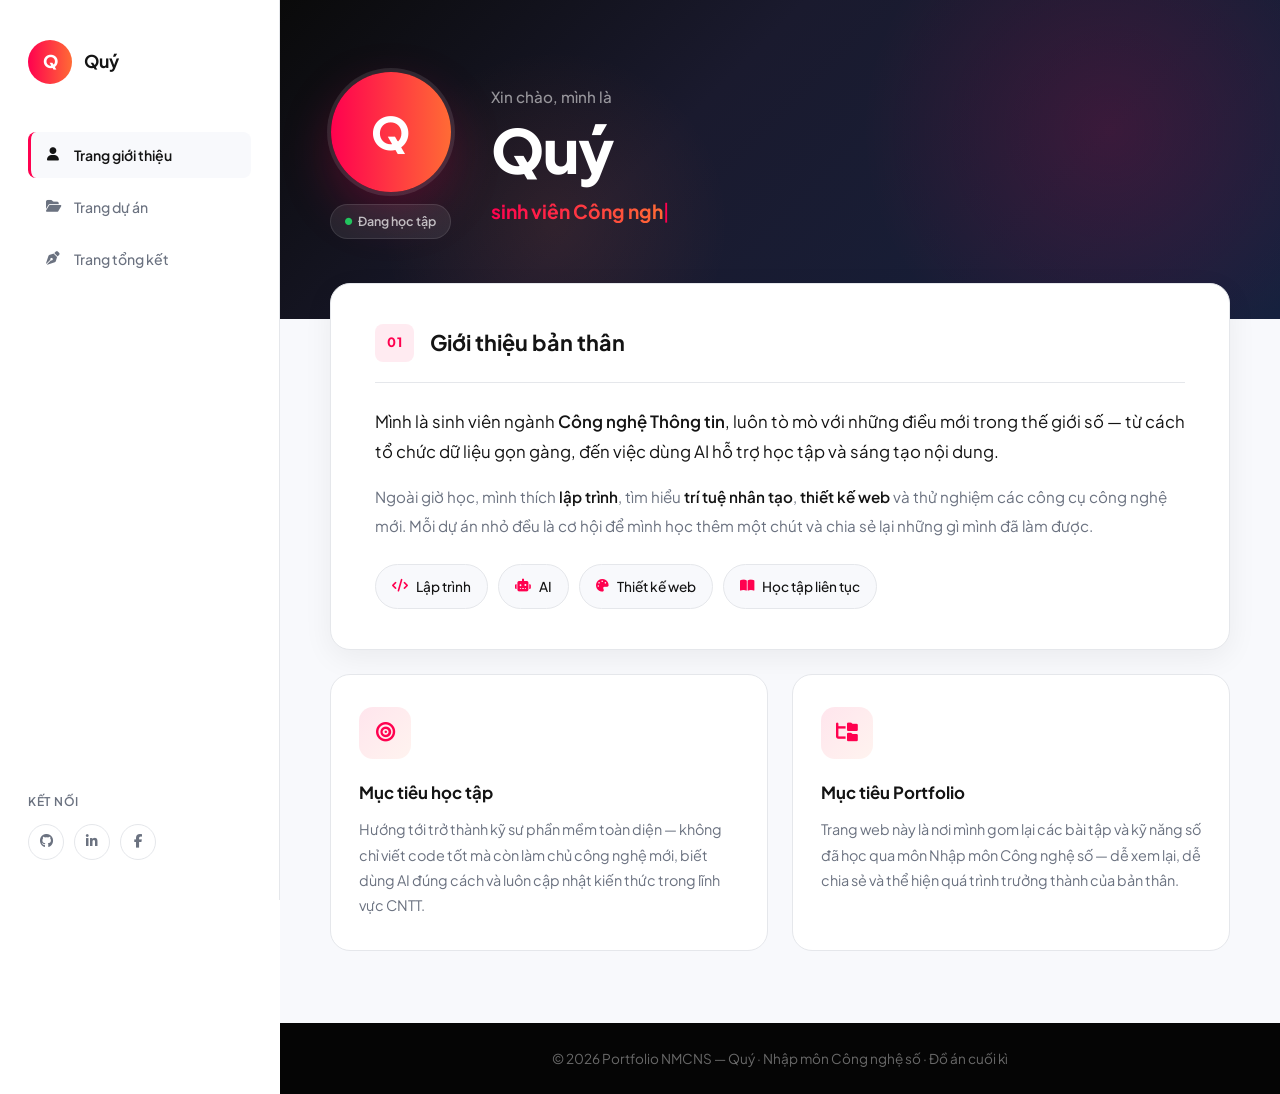
==== main.html @ 00985dc1 "first commit" ====
<!DOCTYPE html>
<html lang="vi">
<head>
    <meta charset="UTF-8">
    <meta name="viewport" content="width=device-width, initial-scale=1.0">
    <title>Portfolio | Nhập môn Công nghệ số</title>
    <link rel="stylesheet" href="main.css">
    <link href="https://fonts.googleapis.com/css2?family=Plus+Jakarta+Sans:wght@400;500;600;700;800&display=swap" rel="stylesheet">
    <link rel="stylesheet" href="https://cdnjs.cloudflare.com/ajax/libs/font-awesome/6.5.1/css/all.min.css">
</head>
<body>

    <aside class="sidebar" id="sidebar">
        <div class="sidebar-inner">
            <div class="sidebar-logo">
                <div class="logo-avatar">Q</div>
                <span>Quý</span>
            </div>
            <nav class="sidebar-nav">
                <button type="button" class="nav-item active" data-page="gioi-thieu">
                    <i class="fa-solid fa-user"></i> Trang giới thiệu
                </button>
                <button type="button" class="nav-item" data-page="du-an">
                    <i class="fa-solid fa-folder-open"></i> Trang dự án
                </button>
                <button type="button" class="nav-item" data-page="tong-ket">
                    <i class="fa-solid fa-pen-nib"></i> Trang tổng kết
                </button>
            </nav>
            <div class="sidebar-social">
                <span>Kết nối</span>
                <div class="social-links">
                    <a href="#"><i class="fa-brands fa-github"></i></a>
                    <a href="#"><i class="fa-brands fa-linkedin-in"></i></a>
                    <a href="#"><i class="fa-brands fa-facebook-f"></i></a>
                </div>
            </div>
        </div>
    </aside>

    <header class="mobile-header">
        <span class="mobile-logo">Portfolio NMCNS</span>
        <button class="menu-toggle" id="menuToggle" aria-label="Menu"><i class="fa-solid fa-bars"></i></button>
    </header>

    <div class="main-wrapper">

        <!-- ══════════ TRANG 1: GIỚI THIỆU ══════════ -->
        <div class="page active intro-page" id="page-gioi-thieu" data-page="gioi-thieu">

            <section class="intro-hero">
                <div class="intro-hero-bg"></div>
                <div class="intro-hero-inner">
                    <div class="intro-profile">
                        <div class="intro-avatar-wrap">
                            <div class="intro-avatar">Q</div>
                            <span class="intro-status"><i class="fa-solid fa-circle"></i> Đang học tập</span>
                        </div>
                        <div class="intro-hero-text">
                            <span class="intro-greeting">Xin chào, mình là</span>
                            <h1>Quý</h1>
                            <p class="intro-tagline">
                                <span id="typedText" class="typed-text"></span><span class="cursor-blink">|</span>
                            </p>
                        </div>
                    </div>
                </div>
            </section>

            <section class="intro-body">
                <div class="intro-container">

                    <article class="intro-about">
                        <div class="intro-about-head">
                            <span class="intro-section-num">01</span>
                            <h2>Giới thiệu bản thân</h2>
                        </div>
                        <p class="intro-lead">
                            Mình là sinh viên ngành <strong>Công nghệ Thông tin</strong>, luôn tò mò với những điều mới trong thế giới số — từ cách tổ chức dữ liệu gọn gàng, đến việc dùng AI hỗ trợ học tập và sáng tạo nội dung.
                        </p>
                        <p>
                            Ngoài giờ học, mình thích <strong>lập trình</strong>, tìm hiểu <strong>trí tuệ nhân tạo</strong>, <strong>thiết kế web</strong> và thử nghiệm các công cụ công nghệ mới. Mỗi dự án nhỏ đều là cơ hội để mình học thêm một chút và chia sẻ lại những gì mình đã làm được.
                        </p>
                        <div class="intro-tags">
                            <span><i class="fa-solid fa-code"></i> Lập trình</span>
                            <span><i class="fa-solid fa-robot"></i> AI</span>
                            <span><i class="fa-solid fa-palette"></i> Thiết kế web</span>
                            <span><i class="fa-solid fa-book-open"></i> Học tập liên tục</span>
                        </div>
                    </article>

                    <div class="intro-goals">
                        <article class="goal-card">
                            <div class="goal-icon"><i class="fa-solid fa-bullseye"></i></div>
                            <h3>Mục tiêu học tập</h3>
                            <p>Hướng tới trở thành kỹ sư phần mềm toàn diện — không chỉ viết code tốt mà còn làm chủ công nghệ mới, biết dùng AI đúng cách và luôn cập nhật kiến thức trong lĩnh vực CNTT.</p>
                        </article>
                        <article class="goal-card">
                            <div class="goal-icon"><i class="fa-solid fa-folder-tree"></i></div>
                            <h3>Mục tiêu Portfolio</h3>
                            <p>Trang web này là nơi mình gom lại các bài tập và kỹ năng số đã học qua môn Nhập môn Công nghệ số — dễ xem lại, dễ chia sẻ và thể hiện quá trình trưởng thành của bản thân.</p>
                        </article>
                    </div>

                </div>
            </section>
        </div>

        <!-- ══════════ TRANG 2: DỰ ÁN ══════════ -->
        <div class="page projects-page" id="page-du-an" data-page="du-an">

            <section class="projects-hero">
                <div class="projects-hero-bg"></div>
                <div class="projects-hero-inner">
                    <span class="projects-eyebrow">Trang dự án</span>
                    <h1>Các dự án</h1>
                    <p>Tổng hợp 6 bài tập đã hoàn thành — mỗi dự án gồm mục tiêu, quá trình thực hiện và sản phẩm cuối cùng.</p>
                    <div class="projects-stats">
                        <span><strong>6</strong> dự án</span>
                        <span><strong>3</strong> phần / dự án</span>
                    </div>
                </div>
            </section>

            <section class="projects-body">
                <div class="projects-container">

                    <article class="project-item accent-1">
                        <header class="project-item-head">
                            <span class="project-num">01</span>
                            <div class="project-icon"><i class="fa-solid fa-computer"></i></div>
                            <div class="project-titles">
                                <span class="project-badge">Bài tập 1 · Bài 1</span>
                                <h2>Máy tính và các thiết bị ngoại vi</h2>
                            </div>
                        </header>
                        <div class="project-cols">
                            <div class="project-col">
                                <h3><i class="fa-solid fa-bullseye"></i> Mục tiêu</h3>
                                <p>Tìm hiểu cấu trúc máy tính, phân loại thiết bị ngoại vi và ứng dụng thực tế trong đời sống hàng ngày.</p>
                            </div>
                            <div class="project-col">
                                <h3><i class="fa-solid fa-route"></i> Quá trình</h3>
                                <p>Nghiên cứu tài liệu, khảo sát thiết bị thực tế, ghi chú và tổng hợp thành báo cáo có hình ảnh minh họa.</p>
                            </div>
                            <div class="project-col project-col-file">
                                <h3><i class="fa-solid fa-file-arrow-up"></i> Sản phẩm</h3>
                                <div class="file-drop">Chèn PDF / ảnh / link video</div>
                            </div>
                        </div>
                    </article>

                    <article class="project-item accent-2">
                        <header class="project-item-head">
                            <span class="project-num">02</span>
                            <div class="project-icon"><i class="fa-solid fa-magnifying-glass-chart"></i></div>
                            <div class="project-titles">
                                <span class="project-badge">Bài tập 2 · Bài 2</span>
                                <h2>Khai thác dữ liệu và thông tin</h2>
                            </div>
                        </header>
                        <div class="project-cols">
                            <div class="project-col">
                                <h3><i class="fa-solid fa-bullseye"></i> Mục tiêu</h3>
                                <p>Sử dụng toán tử tìm kiếm nâng cao, đánh giá độ tin cậy và khai thác nguồn thông tin hiệu quả.</p>
                            </div>
                            <div class="project-col">
                                <h3><i class="fa-solid fa-route"></i> Quá trình</h3>
                                <p>Chọn chủ đề, áp dụng <code>site:</code>, <code>filetype:</code>, <code>intitle:</code>…, chụp màn hình và phân tích nguồn tin.</p>
                            </div>
                            <div class="project-col project-col-file">
                                <h3><i class="fa-solid fa-file-arrow-up"></i> Sản phẩm</h3>
                                <div class="file-drop">Chèn ảnh kết quả tìm kiếm hoặc link báo cáo</div>
                            </div>
                        </div>
                    </article>

                    <article class="project-item accent-3">
                        <header class="project-item-head">
                            <span class="project-num">03</span>
                            <div class="project-icon"><i class="fa-solid fa-brain"></i></div>
                            <div class="project-titles">
                                <span class="project-badge">Bài tập 2 · Bài 3</span>
                                <h2>Tổng quan về trí tuệ nhân tạo</h2>
                            </div>
                        </header>
                        <div class="project-cols">
                            <div class="project-col">
                                <h3><i class="fa-solid fa-bullseye"></i> Mục tiêu</h3>
                                <p>Hiểu khái niệm AI, so sánh prompt cơ bản và prompt cải tiến, viết prompt hiệu quả hơn.</p>
                            </div>
                            <div class="project-col">
                                <h3><i class="fa-solid fa-route"></i> Quá trình</h3>
                                <p>Viết prompt ban đầu, cải tiến với vai trò &amp; bối cảnh, so sánh kết quả và giải thích sự khác biệt.</p>
                            </div>
                            <div class="project-col project-col-file">
                                <h3><i class="fa-solid fa-file-arrow-up"></i> Sản phẩm</h3>
                                <div class="file-drop">Chèn ảnh prompt + kết quả AI hoặc PDF</div>
                            </div>
                        </div>
                    </article>

                    <article class="project-item accent-4">
                        <header class="project-item-head">
                            <span class="project-num">04</span>
                            <div class="project-icon"><i class="fa-solid fa-people-group"></i></div>
                            <div class="project-titles">
                                <span class="project-badge">Bài tập 3 · Bài 4</span>
                                <h2>Giao tiếp và hợp tác trong môi trường số</h2>
                            </div>
                        </header>
                        <div class="project-cols">
                            <div class="project-col">
                                <h3><i class="fa-solid fa-bullseye"></i> Mục tiêu</h3>
                                <p>Sử dụng công cụ quản lý dự án trực tuyến để phân công và theo dõi tiến độ làm việc nhóm.</p>
                            </div>
                            <div class="project-col">
                                <h3><i class="fa-solid fa-route"></i> Quá trình</h3>
                                <p>Dùng Trello / Notion / Google Tasks — tạo board, phân công việc, cập nhật tiến độ và họp nhóm online.</p>
                            </div>
                            <div class="project-col project-col-file">
                                <h3><i class="fa-solid fa-file-arrow-up"></i> Sản phẩm</h3>
                                <div class="file-drop">Chèn ảnh board công việc hoặc link chia sẻ</div>
                            </div>
                        </div>
                    </article>

                    <article class="project-item accent-5">
                        <header class="project-item-head">
                            <span class="project-num">05</span>
                            <div class="project-icon"><i class="fa-solid fa-wand-magic-sparkles"></i></div>
                            <div class="project-titles">
                                <span class="project-badge">Bài tập 2 · Bài 5</span>
                                <h2>Sáng tạo nội dung số</h2>
                            </div>
                        </header>
                        <div class="project-cols">
                            <div class="project-col">
                                <h3><i class="fa-solid fa-bullseye"></i> Mục tiêu</h3>
                                <p>Tạo sản phẩm nội dung số (poster, video, bài viết…) có hỗ trợ công cụ AI.</p>
                            </div>
                            <div class="project-col">
                                <h3><i class="fa-solid fa-route"></i> Quá trình</h3>
                                <p>Lên ý tưởng → viết prompt → tạo nội dung bằng AI → chỉnh sửa và hoàn thiện sản phẩm.</p>
                            </div>
                            <div class="project-col project-col-file">
                                <h3><i class="fa-solid fa-file-arrow-up"></i> Sản phẩm</h3>
                                <div class="file-drop">Chèn ảnh / link video / file sản phẩm</div>
                            </div>
                        </div>
                    </article>

                    <article class="project-item accent-6">
                        <header class="project-item-head">
                            <span class="project-num">06</span>
                            <div class="project-icon"><i class="fa-solid fa-shield-halved"></i></div>
                            <div class="project-titles">
                                <span class="project-badge">Bài tập 4 · Bài 6</span>
                                <h2>An toàn và liêm chính học thuật trong môi trường số</h2>
                            </div>
                        </header>
                        <div class="project-cols">
                            <div class="project-col">
                                <h3><i class="fa-solid fa-bullseye"></i> Mục tiêu</h3>
                                <p>Xây dựng bộ nguyên tắc cá nhân về AI có trách nhiệm, an toàn thông tin và liêm chính học thuật.</p>
                            </div>
                            <div class="project-col">
                                <h3><i class="fa-solid fa-route"></i> Quá trình</h3>
                                <p>Nghiên cứu đạo đức AI, liên hệ chính sách trường, liệt kê 5–7 nguyên tắc và đề xuất giải pháp.</p>
                            </div>
                            <div class="project-col project-col-file">
                                <h3><i class="fa-solid fa-file-arrow-up"></i> Sản phẩm</h3>
                                <div class="file-drop">Chèn PDF nguyên tắc hoặc ảnh minh họa</div>
                            </div>
                        </div>
                    </article>

                </div>
            </section>
        </div>

        <!-- ══════════ TRANG 3: TỔNG KẾT ══════════ -->
        <div class="page summary-page" id="page-tong-ket" data-page="tong-ket">

            <section class="summary-hero">
                <div class="summary-hero-bg"></div>
                <div class="summary-hero-inner">
                    <span class="summary-eyebrow">Trang tổng kết</span>
                    <h1>Đánh giá &amp; cảm nhận</h1>
                    <p>Nhìn lại hành trình xây dựng Portfolio và những điều mình học được từ môn Nhập môn Công nghệ số.</p>
                </div>
            </section>

            <section class="summary-body">
                <div class="summary-container">

                    <article class="reflect-card">
                        <div class="reflect-side">
                            <span class="reflect-num">01</span>
                            <div class="reflect-icon"><i class="fa-solid fa-heart"></i></div>
                        </div>
                        <div class="reflect-content">
                            <h2>Cảm nhận về quá trình làm Portfolio</h2>
                            <p>Hành trình xây dựng Portfolio này giúp tôi hệ thống hóa lại toàn bộ kiến thức về Công nghệ số. Ban đầu tôi gặp khó khăn khi sắp xếp nội dung và thiết kế giao diện, nhưng qua đó tôi hiểu rõ hơn cách trình bày sản phẩm học tập một cách chuyên nghiệp và dễ theo dõi.</p>
                        </div>
                    </article>

                    <article class="reflect-card">
                        <div class="reflect-side">
                            <span class="reflect-num">02</span>
                            <div class="reflect-icon"><i class="fa-solid fa-lightbulb"></i></div>
                        </div>
                        <div class="reflect-content">
                            <h2>Kiến thức &amp; kỹ năng quan trọng nhất</h2>
                            <p>Kỹ năng quan trọng nhất tôi nhận được là cách tìm kiếm thông tin hiệu quả, viết prompt có cấu trúc, hợp tác nhóm qua công cụ trực tuyến, sáng tạo nội dung với AI và — đặc biệt — tư duy đạo đức khi sử dụng công nghệ trong môi trường học thuật.</p>
                        </div>
                    </article>

                    <article class="reflect-card reflect-card-split">
                        <div class="reflect-side">
                            <span class="reflect-num">03</span>
                            <div class="reflect-icon"><i class="fa-solid fa-trophy"></i></div>
                        </div>
                        <div class="reflect-content">
                            <h2>Thành công &amp; thách thức</h2>
                            <div class="reflect-highlight success">
                                <strong>Tự hào nhất</strong>
                                <p>Hoàn thành đầy đủ 6 bài tập với minh chứng rõ ràng và thiết kế Portfolio có cấu trúc logic.</p>
                            </div>
                            <div class="reflect-highlight challenge">
                                <strong>Thách thức lớn nhất</strong>
                                <p>Tối ưu hóa các prompt phức tạp và đánh giá độ tin cậy nguồn tin — nhưng qua đó tôi học được cách tư duy logic hơn khi giao tiếp với máy móc và kiểm chứng thông tin trước khi tin tưởng.</p>
                            </div>
                        </div>
                    </article>

                </div>
            </section>
        </div>

        <footer class="site-footer">
            <p>&copy; 2026 Portfolio NMCNS — Quý · Nhập môn Công nghệ số · Đồ án cuối kì</p>
        </footer>

    </div>

    <script src="main.js"></script>
</body>
</html>
---- main.css ----
/* ── Virtuo-inspired · 3 trang ── */
:root {
    --bg: #ffffff;
    --bg-soft: #f8f9fc;
    --dark: #0f0f0f;
    --dark-banner: #0a0a0a;
    --text: #141414;
    --muted: #6b7280;
    --border: #e5e7eb;
    --accent: #ff014f;
    --gradient: linear-gradient(90deg, #ff014f, #ff6b35);
    --sidebar-w: 280px;
    --radius: 12px;
    --shadow: 0 8px 30px rgba(0, 0, 0, 0.06);
}

* { margin: 0; padding: 0; box-sizing: border-box; }

body {
    font-family: 'Plus Jakarta Sans', system-ui, sans-serif;
    background: var(--bg);
    color: var(--text);
    line-height: 1.7;
}

a { text-decoration: none; color: inherit; }

.container { max-width: 1140px; margin: 0 auto; padding: 0 24px; }
.container.narrow { max-width: 780px; }

/* ── Sidebar ── */
.sidebar {
    position: fixed;
    left: 0; top: 0;
    width: var(--sidebar-w);
    height: 100vh;
    background: var(--bg);
    border-right: 1px solid var(--border);
    z-index: 300;
}

.sidebar-inner {
    display: flex;
    flex-direction: column;
    height: 100%;
    padding: 40px 28px;
}

.sidebar-logo {
    display: flex;
    align-items: center;
    gap: 12px;
    margin-bottom: 48px;
    font-weight: 700;
    font-size: 1.1rem;
}

.logo-avatar {
    width: 44px; height: 44px;
    border-radius: 50%;
    background: var(--gradient);
    color: #fff;
    display: flex;
    align-items: center;
    justify-content: center;
    font-weight: 800;
}

.sidebar-nav {
    display: flex;
    flex-direction: column;
    gap: 6px;
    flex: 1;
}

.nav-item {
    display: flex;
    align-items: center;
    gap: 12px;
    padding: 14px 16px;
    border-radius: 8px;
    font-size: 0.88rem;
    font-weight: 500;
    color: var(--muted);
    background: none;
    border: none;
    cursor: pointer;
    text-align: left;
    font-family: inherit;
    width: 100%;
    transition: all 0.25s;
}

.nav-item i { width: 18px; text-align: center; font-size: 0.85rem; }

.nav-item:hover,
.nav-item.active {
    color: var(--text);
    background: var(--bg-soft);
}

.nav-item.active {
    font-weight: 600;
    border-left: 3px solid var(--accent);
    padding-left: 13px;
}

.sidebar-social span {
    font-size: 0.75rem;
    font-weight: 600;
    text-transform: uppercase;
    letter-spacing: 0.06em;
    color: var(--muted);
    display: block;
    margin-bottom: 12px;
}

.social-links { display: flex; gap: 10px; }

.social-links a {
    width: 36px; height: 36px;
    border-radius: 50%;
    border: 1px solid var(--border);
    display: flex;
    align-items: center;
    justify-content: center;
    color: var(--muted);
    font-size: 0.85rem;
    transition: all 0.25s;
}

.social-links a:hover { background: var(--dark); color: #fff; border-color: var(--dark); }

/* ── Main wrapper & page switching ── */
.main-wrapper {
    margin-left: var(--sidebar-w);
    min-height: 100vh;
    display: flex;
    flex-direction: column;
}

.page {
    display: none;
    flex: 1;
    animation: fadeIn 0.35s ease;
}

.page.active { display: block; }

@keyframes fadeIn {
    from { opacity: 0; transform: translateY(8px); }
    to   { opacity: 1; transform: translateY(0); }
}

/* ── Mobile header ── */
.mobile-header {
    display: none;
    position: fixed;
    top: 0; left: 0; right: 0;
    z-index: 400;
    background: rgba(255,255,255,0.95);
    backdrop-filter: blur(10px);
    border-bottom: 1px solid var(--border);
    padding: 14px 20px;
    align-items: center;
    justify-content: space-between;
}

.mobile-logo { font-weight: 700; font-size: 1rem; }

.menu-toggle {
    background: none;
    border: none;
    font-size: 1.25rem;
    cursor: pointer;
}

.page-label {
    display: inline-block;
    font-size: 0.75rem;
    font-weight: 600;
    text-transform: uppercase;
    letter-spacing: 0.08em;
    color: rgba(255,255,255,0.5);
    margin-bottom: 16px;
}

.page-label.light { color: rgba(255,255,255,0.6); }

.typed-text {
    background: var(--gradient);
    -webkit-background-clip: text;
    -webkit-text-fill-color: transparent;
    background-clip: text;
    font-weight: 700;
}

.cursor-blink { color: var(--accent); animation: blink 0.8s step-end infinite; }
@keyframes blink { 50% { opacity: 0; } }

/* ══════════════════════════════════════
   TRANG GIỚI THIỆU
══════════════════════════════════════ */
.intro-page {
    background: var(--bg-soft);
}

/* Hero */
.intro-hero {
    position: relative;
    padding: 72px 40px 80px;
    overflow: hidden;
}

.intro-hero-bg {
    position: absolute;
    inset: 0;
    background: linear-gradient(135deg, #0a0a0a 0%, #1a1a2e 40%, #16213e 100%);
}

.intro-hero-bg::before {
    content: '';
    position: absolute;
    width: 500px; height: 500px;
    border-radius: 50%;
    background: radial-gradient(circle, rgba(255,1,79,0.15) 0%, transparent 70%);
    top: -120px; right: -80px;
}

.intro-hero-bg::after {
    content: '';
    position: absolute;
    width: 350px; height: 350px;
    border-radius: 50%;
    background: radial-gradient(circle, rgba(255,107,53,0.1) 0%, transparent 70%);
    bottom: -80px; left: 10%;
}

.intro-hero-inner {
    position: relative;
    z-index: 2;
    max-width: 900px;
    margin: 0 auto;
}

.intro-profile {
    display: flex;
    align-items: center;
    gap: 40px;
    flex-wrap: wrap;
}

.intro-avatar-wrap {
    display: flex;
    flex-direction: column;
    align-items: center;
    gap: 12px;
    flex-shrink: 0;
}

.intro-avatar {
    width: 120px; height: 120px;
    border-radius: 50%;
    background: var(--gradient);
    color: #fff;
    font-size: 2.8rem;
    font-weight: 800;
    display: flex;
    align-items: center;
    justify-content: center;
    box-shadow: 0 0 0 4px rgba(255,255,255,0.1), 0 20px 50px rgba(255,1,79,0.25);
}

.intro-status {
    display: inline-flex;
    align-items: center;
    gap: 6px;
    font-size: 0.78rem;
    font-weight: 600;
    color: rgba(255,255,255,0.7);
    background: rgba(255,255,255,0.08);
    padding: 6px 14px;
    border-radius: 999px;
    border: 1px solid rgba(255,255,255,0.1);
}

.intro-status i {
    font-size: 0.45rem;
    color: #22c55e;
}

.intro-hero-text { color: #fff; }

.intro-greeting {
    display: block;
    font-size: 0.95rem;
    color: rgba(255,255,255,0.55);
    margin-bottom: 6px;
    font-weight: 500;
}

.intro-hero-text h1 {
    font-size: clamp(2.5rem, 6vw, 3.8rem);
    font-weight: 800;
    line-height: 1.1;
    margin-bottom: 12px;
    letter-spacing: -0.02em;
}

.intro-tagline {
    font-size: 1.2rem;
    color: rgba(255,255,255,0.75);
    font-weight: 500;
}

.intro-tagline .typed-text {
    font-size: 1.2rem;
}

/* Body */
.intro-body {
    padding: 0 40px 72px;
    margin-top: -36px;
    position: relative;
    z-index: 3;
}

.intro-container {
    max-width: 900px;
    margin: 0 auto;
}

.intro-about {
    background: var(--bg);
    border-radius: 20px;
    padding: 40px 44px;
    box-shadow: var(--shadow);
    border: 1px solid var(--border);
    margin-bottom: 24px;
}

.intro-about-head {
    display: flex;
    align-items: center;
    gap: 16px;
    margin-bottom: 24px;
    padding-bottom: 20px;
    border-bottom: 1px solid var(--border);
}

.intro-section-num {
    font-size: 0.8rem;
    font-weight: 800;
    color: var(--accent);
    background: rgba(255,1,79,0.08);
    padding: 8px 12px;
    border-radius: 8px;
    letter-spacing: 0.05em;
}

.intro-about-head h2 {
    font-size: 1.35rem;
    font-weight: 700;
    color: var(--text);
}

.intro-lead {
    font-size: 1.05rem;
    color: var(--text);
    line-height: 1.8;
    margin-bottom: 16px;
}

.intro-about > p:not(.intro-lead) {
    font-size: 0.95rem;
    color: var(--muted);
    line-height: 1.85;
    margin-bottom: 24px;
}

.intro-about strong { color: var(--text); font-weight: 600; }

.intro-tags {
    display: flex;
    flex-wrap: wrap;
    gap: 10px;
}

.intro-tags span {
    display: inline-flex;
    align-items: center;
    gap: 8px;
    font-size: 0.85rem;
    font-weight: 500;
    color: var(--text);
    background: var(--bg-soft);
    border: 1px solid var(--border);
    padding: 10px 16px;
    border-radius: 999px;
    transition: all 0.25s;
}

.intro-tags span:hover {
    border-color: var(--accent);
    background: rgba(255,1,79,0.05);
    color: var(--accent);
}

.intro-tags span i {
    font-size: 0.8rem;
    color: var(--accent);
}

/* Goal cards */
.intro-goals {
    display: grid;
    grid-template-columns: 1fr 1fr;
    gap: 24px;
}

.goal-card {
    background: var(--bg);
    border: 1px solid var(--border);
    border-radius: 20px;
    padding: 32px 28px;
    transition: all 0.35s;
    position: relative;
    overflow: hidden;
}

.goal-card::before {
    content: '';
    position: absolute;
    top: 0; left: 0; right: 0;
    height: 3px;
    background: var(--gradient);
    transform: scaleX(0);
    transform-origin: left;
    transition: transform 0.35s;
}

.goal-card:hover {
    box-shadow: var(--shadow);
    transform: translateY(-4px);
    border-color: transparent;
}

.goal-card:hover::before { transform: scaleX(1); }

.goal-icon {
    width: 52px; height: 52px;
    border-radius: 14px;
    background: linear-gradient(135deg, rgba(255,1,79,0.1), rgba(255,107,53,0.08));
    display: flex;
    align-items: center;
    justify-content: center;
    font-size: 1.2rem;
    color: var(--accent);
    margin-bottom: 20px;
}

.goal-card h3 {
    font-size: 1.05rem;
    font-weight: 700;
    margin-bottom: 10px;
    color: var(--text);
}

.goal-card p {
    font-size: 0.9rem;
    color: var(--muted);
    line-height: 1.75;
}

/* ══════════════════════════════════════
   TRANG DỰ ÁN
══════════════════════════════════════ */
.projects-page { background: var(--bg-soft); }

.projects-hero {
    position: relative;
    padding: 64px 40px 72px;
    overflow: hidden;
}

.projects-hero-bg {
    position: absolute;
    inset: 0;
    background: linear-gradient(135deg, #0f0f23 0%, #1a1a3e 50%, #0d1b2a 100%);
}

.projects-hero-bg::after {
    content: '';
    position: absolute;
    width: 400px; height: 400px;
    border-radius: 50%;
    background: radial-gradient(circle, rgba(255,1,79,0.12) 0%, transparent 70%);
    top: -100px; right: 5%;
}

.projects-hero-inner {
    position: relative;
    z-index: 2;
    max-width: 900px;
    margin: 0 auto;
    color: #fff;
}

.projects-eyebrow {
    display: inline-block;
    font-size: 0.75rem;
    font-weight: 600;
    text-transform: uppercase;
    letter-spacing: 0.1em;
    color: rgba(255,255,255,0.45);
    margin-bottom: 12px;
}

.projects-hero h1 {
    font-size: clamp(2.2rem, 5vw, 3.2rem);
    font-weight: 800;
    letter-spacing: -0.02em;
    margin-bottom: 12px;
}

.projects-hero-inner > p {
    color: rgba(255,255,255,0.65);
    font-size: 0.95rem;
    max-width: 520px;
    margin-bottom: 28px;
}

.projects-stats {
    display: flex;
    gap: 24px;
}

.projects-stats span {
    font-size: 0.88rem;
    color: rgba(255,255,255,0.55);
    background: rgba(255,255,255,0.06);
    border: 1px solid rgba(255,255,255,0.1);
    padding: 10px 20px;
    border-radius: 999px;
}

.projects-stats strong {
    color: #fff;
    font-size: 1.1rem;
    margin-right: 4px;
}

.projects-body {
    padding: 0 40px 72px;
    margin-top: -28px;
    position: relative;
    z-index: 3;
}

.projects-container {
    max-width: 900px;
    margin: 0 auto;
    display: flex;
    flex-direction: column;
    gap: 24px;
}

.project-item {
    background: var(--bg);
    border-radius: 20px;
    border: 1px solid var(--border);
    box-shadow: var(--shadow);
    overflow: hidden;
    transition: transform 0.35s, box-shadow 0.35s;
}

.project-item:hover {
    transform: translateY(-4px);
    box-shadow: 0 16px 48px rgba(0,0,0,0.08);
}

.project-item-head {
    display: flex;
    align-items: center;
    gap: 20px;
    padding: 28px 32px;
    border-bottom: 1px solid var(--border);
}

.project-num {
    font-size: 2rem;
    font-weight: 800;
    line-height: 1;
    opacity: 0.15;
    flex-shrink: 0;
    min-width: 48px;
}

.project-icon {
    width: 56px; height: 56px;
    border-radius: 16px;
    display: flex;
    align-items: center;
    justify-content: center;
    font-size: 1.35rem;
    flex-shrink: 0;
}

.accent-1 .project-icon { background: #dbeafe; color: #2563eb; }
.accent-2 .project-icon { background: #fce7f3; color: #db2777; }
.accent-3 .project-icon { background: #d1fae5; color: #059669; }
.accent-4 .project-icon { background: #fef3c7; color: #d97706; }
.accent-5 .project-icon { background: #ede9fe; color: #7c3aed; }
.accent-6 .project-icon { background: #fee2e2; color: #dc2626; }

.accent-1 .project-num { color: #2563eb; }
.accent-2 .project-num { color: #db2777; }
.accent-3 .project-num { color: #059669; }
.accent-4 .project-num { color: #d97706; }
.accent-5 .project-num { color: #7c3aed; }
.accent-6 .project-num { color: #dc2626; }

.project-badge {
    display: inline-block;
    font-size: 0.7rem;
    font-weight: 700;
    text-transform: uppercase;
    letter-spacing: 0.05em;
    color: var(--accent);
    margin-bottom: 4px;
}

.project-titles h2 {
    font-size: 1.15rem;
    font-weight: 700;
    line-height: 1.35;
}

.project-cols {
    display: grid;
    grid-template-columns: repeat(3, 1fr);
    gap: 0;
}

.project-col {
    padding: 24px 28px;
    border-right: 1px solid var(--border);
}

.project-col:last-child { border-right: none; }

.project-col h3 {
    font-size: 0.78rem;
    font-weight: 700;
    text-transform: uppercase;
    letter-spacing: 0.04em;
    color: var(--muted);
    margin-bottom: 10px;
    display: flex;
    align-items: center;
    gap: 6px;
}

.project-col h3 i { color: var(--accent); font-size: 0.75rem; }

.project-col p {
    font-size: 0.88rem;
    color: var(--text);
    line-height: 1.7;
}

.project-col code {
    font-size: 0.8em;
    background: var(--bg-soft);
    padding: 1px 5px;
    border-radius: 4px;
    color: var(--accent);
}

.file-drop {
    display: flex;
    align-items: center;
    justify-content: center;
    min-height: 80px;
    background: var(--bg-soft);
    border: 2px dashed var(--border);
    border-radius: 10px;
    font-size: 0.82rem;
    color: #9ca3af;
    text-align: center;
    padding: 12px;
    transition: border-color 0.25s;
}

.project-col-file:hover .file-drop {
    border-color: var(--accent);
    color: var(--accent);
}

/* ══════════════════════════════════════
   TRANG TỔNG KẾT
══════════════════════════════════════ */
.summary-page { background: var(--bg-soft); }

.summary-hero {
    position: relative;
    padding: 64px 40px 72px;
    overflow: hidden;
}

.summary-hero-bg {
    position: absolute;
    inset: 0;
    background: linear-gradient(145deg, #0a0a0a 0%, #1a1030 50%, #0f172a 100%);
}

.summary-hero-bg::before {
    content: '';
    position: absolute;
    width: 450px; height: 450px;
    border-radius: 50%;
    background: radial-gradient(circle, rgba(124,58,237,0.15) 0%, transparent 70%);
    bottom: -150px; left: -50px;
}

.summary-hero-inner {
    position: relative;
    z-index: 2;
    max-width: 900px;
    margin: 0 auto;
    color: #fff;
}

.summary-eyebrow {
    display: inline-block;
    font-size: 0.75rem;
    font-weight: 600;
    text-transform: uppercase;
    letter-spacing: 0.1em;
    color: rgba(255,255,255,0.45);
    margin-bottom: 12px;
}

.summary-hero h1 {
    font-size: clamp(2.2rem, 5vw, 3.2rem);
    font-weight: 800;
    letter-spacing: -0.02em;
    margin-bottom: 12px;
}

.summary-hero-inner > p {
    color: rgba(255,255,255,0.6);
    font-size: 0.95rem;
    max-width: 520px;
}

.summary-body {
    padding: 0 40px 72px;
    margin-top: -28px;
    position: relative;
    z-index: 3;
}

.summary-container {
    max-width: 900px;
    margin: 0 auto;
    display: flex;
    flex-direction: column;
    gap: 20px;
}

.reflect-card {
    display: flex;
    gap: 0;
    background: var(--bg);
    border-radius: 20px;
    border: 1px solid var(--border);
    box-shadow: var(--shadow);
    overflow: hidden;
    transition: transform 0.35s, box-shadow 0.35s;
}

.reflect-card:hover {
    transform: translateY(-3px);
    box-shadow: 0 16px 48px rgba(0,0,0,0.08);
}

.reflect-side {
    width: 100px;
    flex-shrink: 0;
    display: flex;
    flex-direction: column;
    align-items: center;
    justify-content: center;
    gap: 12px;
    padding: 28px 16px;
    background: linear-gradient(180deg, rgba(255,1,79,0.06), rgba(255,107,53,0.04));
    border-right: 1px solid var(--border);
}

.reflect-num {
    font-size: 1.5rem;
    font-weight: 800;
    background: var(--gradient);
    -webkit-background-clip: text;
    -webkit-text-fill-color: transparent;
    background-clip: text;
}

.reflect-icon {
    width: 44px; height: 44px;
    border-radius: 12px;
    background: var(--bg);
    border: 1px solid var(--border);
    display: flex;
    align-items: center;
    justify-content: center;
    font-size: 1rem;
    color: var(--accent);
}

.reflect-content {
    flex: 1;
    padding: 32px 36px;
}

.reflect-content h2 {
    font-size: 1.2rem;
    font-weight: 700;
    margin-bottom: 14px;
    color: var(--text);
}

.reflect-content > p {
    font-size: 0.93rem;
    color: var(--muted);
    line-height: 1.85;
}

.reflect-highlight {
    padding: 16px 20px;
    border-radius: 12px;
    margin-top: 12px;
}

.reflect-highlight:first-of-type { margin-top: 0; }

.reflect-highlight strong {
    display: block;
    font-size: 0.78rem;
    font-weight: 700;
    text-transform: uppercase;
    letter-spacing: 0.04em;
    margin-bottom: 6px;
}

.reflect-highlight p {
    font-size: 0.9rem;
    color: var(--muted);
    line-height: 1.75;
    margin: 0;
}

.reflect-highlight.success {
    background: rgba(34,197,94,0.06);
    border-left: 3px solid #22c55e;
}

.reflect-highlight.success strong { color: #16a34a; }

.reflect-highlight.challenge {
    background: rgba(255,1,79,0.05);
    border-left: 3px solid var(--accent);
}

.reflect-highlight.challenge strong { color: var(--accent); }

/* ── Footer ── */
.site-footer {
    text-align: center;
    padding: 24px;
    background: #050505;
    color: rgba(255,255,255,0.4);
    font-size: 0.85rem;
    margin-top: auto;
}

/* ── Responsive ── */
@media (max-width: 900px) {
    .sidebar {
        transform: translateX(-100%);
        transition: transform 0.3s;
        box-shadow: var(--shadow);
    }
    .sidebar.open { transform: translateX(0); }
    .main-wrapper { margin-left: 0; }
    .mobile-header { display: flex; }
    .intro-hero { padding: 80px 20px 64px; margin-top: 56px; }
    .intro-body { padding: 0 20px 48px; margin-top: -24px; }
    .intro-profile { flex-direction: column; text-align: center; }
    .intro-goals { grid-template-columns: 1fr; }
    .intro-about { padding: 28px 24px; }
    .projects-hero, .summary-hero { padding: 80px 20px 64px; margin-top: 56px; }
    .projects-body, .summary-body { padding: 0 20px 48px; margin-top: -20px; }
    .project-cols { grid-template-columns: 1fr; }
    .project-col { border-right: none; border-bottom: 1px solid var(--border); }
    .project-col:last-child { border-bottom: none; }
    .project-item-head { flex-wrap: wrap; padding: 20px; }
    .reflect-card { flex-direction: column; }
    .reflect-side {
        width: 100%;
        flex-direction: row;
        justify-content: flex-start;
        padding: 16px 24px;
        border-right: none;
        border-bottom: 1px solid var(--border);
    }
    .reflect-content { padding: 24px; }
}
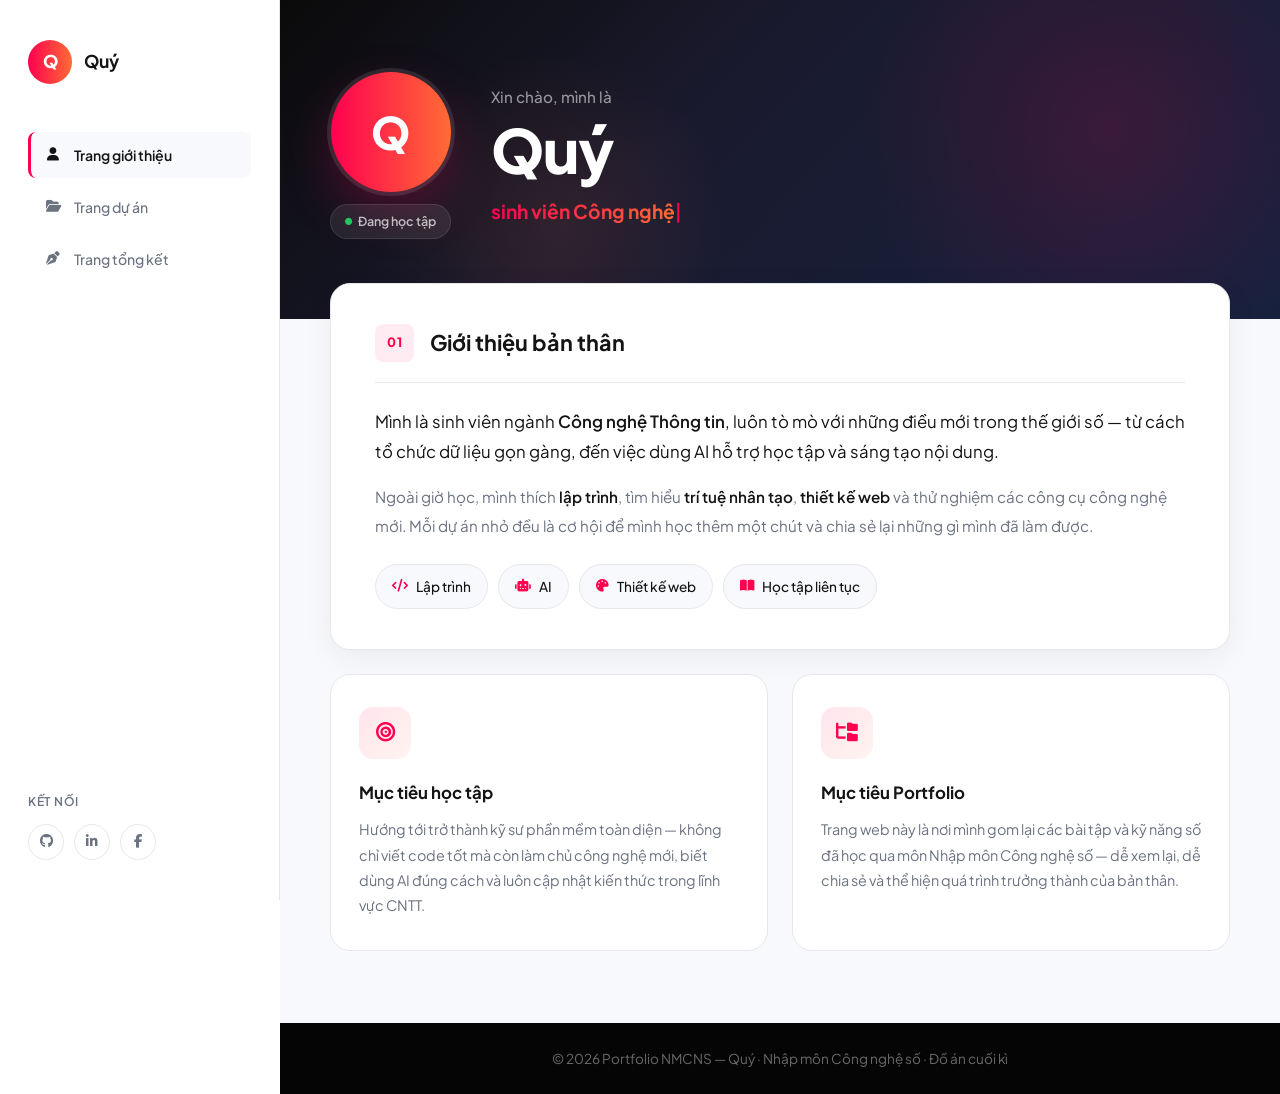
==== commit 401b4803: "update" ====
--- a/main.html
+++ b/main.html
@@ -2,7 +2,13 @@
 <html lang="vi">
 <head>
     <meta charset="UTF-8">
-    <meta name="viewport" content="width=device-width, initial-scale=1.0">
+    <meta name="viewport" content="width=device-width, initial-scale=1.0, minimum-scale=1.0, maximum-scale=5.0, viewport-fit=cover">
+    <meta http-equiv="X-UA-Compatible" content="IE=edge">
+    <meta name="mobile-web-app-capable" content="yes">
+    <meta name="apple-mobile-web-app-capable" content="yes">
+    <meta name="apple-mobile-web-app-status-bar-style" content="default">
+    <meta name="format-detection" content="telephone=no">
+    <meta name="description" content="Portfolio cá nhân - Nhập môn Công nghệ số">
     <title>Portfolio | Nhập môn Công nghệ số</title>
     <link rel="stylesheet" href="main.css">
     <link href="https://fonts.googleapis.com/css2?family=Plus+Jakarta+Sans:wght@400;500;600;700;800&display=swap" rel="stylesheet">
@@ -38,9 +44,13 @@
         </div>
     </aside>
 
+    <div class="sidebar-overlay" id="sidebarOverlay" aria-hidden="true"></div>
+
     <header class="mobile-header">
         <span class="mobile-logo">Portfolio NMCNS</span>
-        <button class="menu-toggle" id="menuToggle" aria-label="Menu"><i class="fa-solid fa-bars"></i></button>
+        <button type="button" class="menu-toggle" id="menuToggle" aria-label="Mở menu" aria-expanded="false">
+            <i class="fa-solid fa-bars" aria-hidden="true"></i>
+        </button>
     </header>
 
     <div class="main-wrapper">
--- a/main.css
+++ b/main.css
@@ -16,11 +16,34 @@
 
 * { margin: 0; padding: 0; box-sizing: border-box; }
 
+html {
+    -webkit-text-size-adjust: 100%;
+    text-size-adjust: 100%;
+    scroll-behavior: smooth;
+    overflow-x: hidden;
+}
+
 body {
     font-family: 'Plus Jakarta Sans', system-ui, sans-serif;
     background: var(--bg);
     color: var(--text);
     line-height: 1.7;
+    width: 100%;
+    min-width: 0;
+    overflow-x: hidden;
+    -webkit-overflow-scrolling: touch;
+}
+
+/* Tương thích nhúng iframe (Google Sites) */
+img, video, iframe, embed, object {
+    max-width: 100%;
+    height: auto;
+}
+
+body.menu-open {
+    overflow: hidden;
+    position: fixed;
+    width: 100%;
 }
 
 a { text-decoration: none; color: inherit; }
@@ -131,10 +154,29 @@
 
 .social-links a:hover { background: var(--dark); color: #fff; border-color: var(--dark); }
 
+/* Overlay khi mở menu mobile */
+.sidebar-overlay {
+    display: none;
+    position: fixed;
+    inset: 0;
+    background: rgba(0, 0, 0, 0.45);
+    z-index: 250;
+    opacity: 0;
+    transition: opacity 0.3s;
+}
+
+.sidebar-overlay.active {
+    display: block;
+    opacity: 1;
+}
+
 /* ── Main wrapper & page switching ── */
 .main-wrapper {
     margin-left: var(--sidebar-w);
     min-height: 100vh;
+    min-height: 100dvh;
+    width: calc(100% - var(--sidebar-w));
+    max-width: 100%;
     display: flex;
     flex-direction: column;
 }
@@ -173,6 +215,13 @@
     border: none;
     font-size: 1.25rem;
     cursor: pointer;
+    padding: 8px;
+    min-width: 44px;
+    min-height: 44px;
+    display: flex;
+    align-items: center;
+    justify-content: center;
+    -webkit-tap-highlight-color: transparent;
 }
 
 .page-label {
@@ -886,26 +935,70 @@
 }
 
 /* ── Responsive ── */
+
+/* Tablet nhỏ / iframe Google Sites hẹp */
+@media (max-width: 1100px) {
+    :root { --sidebar-w: 240px; }
+
+    .container,
+    .intro-container,
+    .projects-container,
+    .summary-container {
+        padding-left: 20px;
+        padding-right: 20px;
+    }
+}
+
 @media (max-width: 900px) {
+    :root { --sidebar-w: 280px; }
+
     .sidebar {
         transform: translateX(-100%);
-        transition: transform 0.3s;
+        transition: transform 0.3s ease;
         box-shadow: var(--shadow);
+        width: min(var(--sidebar-w), 85vw);
     }
+
     .sidebar.open { transform: translateX(0); }
-    .main-wrapper { margin-left: 0; }
+
+    .main-wrapper {
+        margin-left: 0;
+        width: 100%;
+    }
+
     .mobile-header { display: flex; }
-    .intro-hero { padding: 80px 20px 64px; margin-top: 56px; }
-    .intro-body { padding: 0 20px 48px; margin-top: -24px; }
-    .intro-profile { flex-direction: column; text-align: center; }
+
+    .intro-hero { padding: 72px 20px 56px; margin-top: 56px; }
+    .intro-body { padding: 0 16px 48px; margin-top: -24px; }
+    .intro-profile { flex-direction: column; text-align: center; gap: 24px; }
+    .intro-hero-text { text-align: center; }
     .intro-goals { grid-template-columns: 1fr; }
     .intro-about { padding: 28px 24px; }
-    .projects-hero, .summary-hero { padding: 80px 20px 64px; margin-top: 56px; }
-    .projects-body, .summary-body { padding: 0 20px 48px; margin-top: -20px; }
+
+    .projects-hero,
+    .summary-hero { padding: 72px 20px 56px; margin-top: 56px; }
+
+    .projects-body,
+    .summary-body { padding: 0 16px 48px; margin-top: -20px; }
+
+    .projects-stats { flex-wrap: wrap; gap: 12px; }
+
     .project-cols { grid-template-columns: 1fr; }
-    .project-col { border-right: none; border-bottom: 1px solid var(--border); }
+    .project-col {
+        border-right: none;
+        border-bottom: 1px solid var(--border);
+        padding: 20px;
+    }
     .project-col:last-child { border-bottom: none; }
-    .project-item-head { flex-wrap: wrap; padding: 20px; }
+
+    .project-item-head {
+        flex-wrap: wrap;
+        padding: 20px;
+        gap: 12px;
+    }
+
+    .project-num { min-width: 36px; font-size: 1.5rem; }
+
     .reflect-card { flex-direction: column; }
     .reflect-side {
         width: 100%;
@@ -917,3 +1010,54 @@
     }
     .reflect-content { padding: 24px; }
 }
+
+/* Điện thoại */
+@media (max-width: 600px) {
+    .nav-item {
+        padding: 16px;
+        font-size: 0.95rem;
+        min-height: 48px;
+    }
+
+    .intro-hero { padding: 64px 16px 48px; }
+    .intro-avatar { width: 96px; height: 96px; font-size: 2.2rem; }
+    .intro-hero-text h1 { font-size: 2rem; }
+    .intro-tagline { font-size: 1rem; }
+    .intro-about { padding: 24px 20px; border-radius: 16px; }
+    .intro-about-head { flex-direction: column; align-items: flex-start; gap: 8px; }
+    .intro-tags span { font-size: 0.8rem; padding: 8px 12px; }
+    .goal-card { padding: 24px 20px; }
+
+    .projects-hero h1,
+    .summary-hero h1 { font-size: 1.75rem; }
+
+    .projects-hero,
+    .summary-hero { padding: 64px 16px 48px; }
+
+    .projects-body,
+    .summary-body { padding: 0 12px 40px; }
+
+    .project-titles h2 { font-size: 1rem; }
+    .project-icon { width: 48px; height: 48px; font-size: 1.1rem; }
+
+    .reflect-content h2 { font-size: 1.05rem; }
+    .reflect-content { padding: 20px; }
+
+    .site-footer { padding: 20px 16px; font-size: 0.8rem; }
+}
+
+/* Màn hình rất nhỏ / iframe hẹp */
+@media (max-width: 380px) {
+    .mobile-logo { font-size: 0.9rem; }
+    .projects-stats span { font-size: 0.8rem; padding: 8px 14px; }
+    .intro-tags { justify-content: center; }
+}
+
+/* Giảm motion cho người dùng nhạy cảm */
+@media (prefers-reduced-motion: reduce) {
+    html { scroll-behavior: auto; }
+    *, *::before, *::after {
+        animation-duration: 0.01ms !important;
+        transition-duration: 0.01ms !important;
+    }
+}
